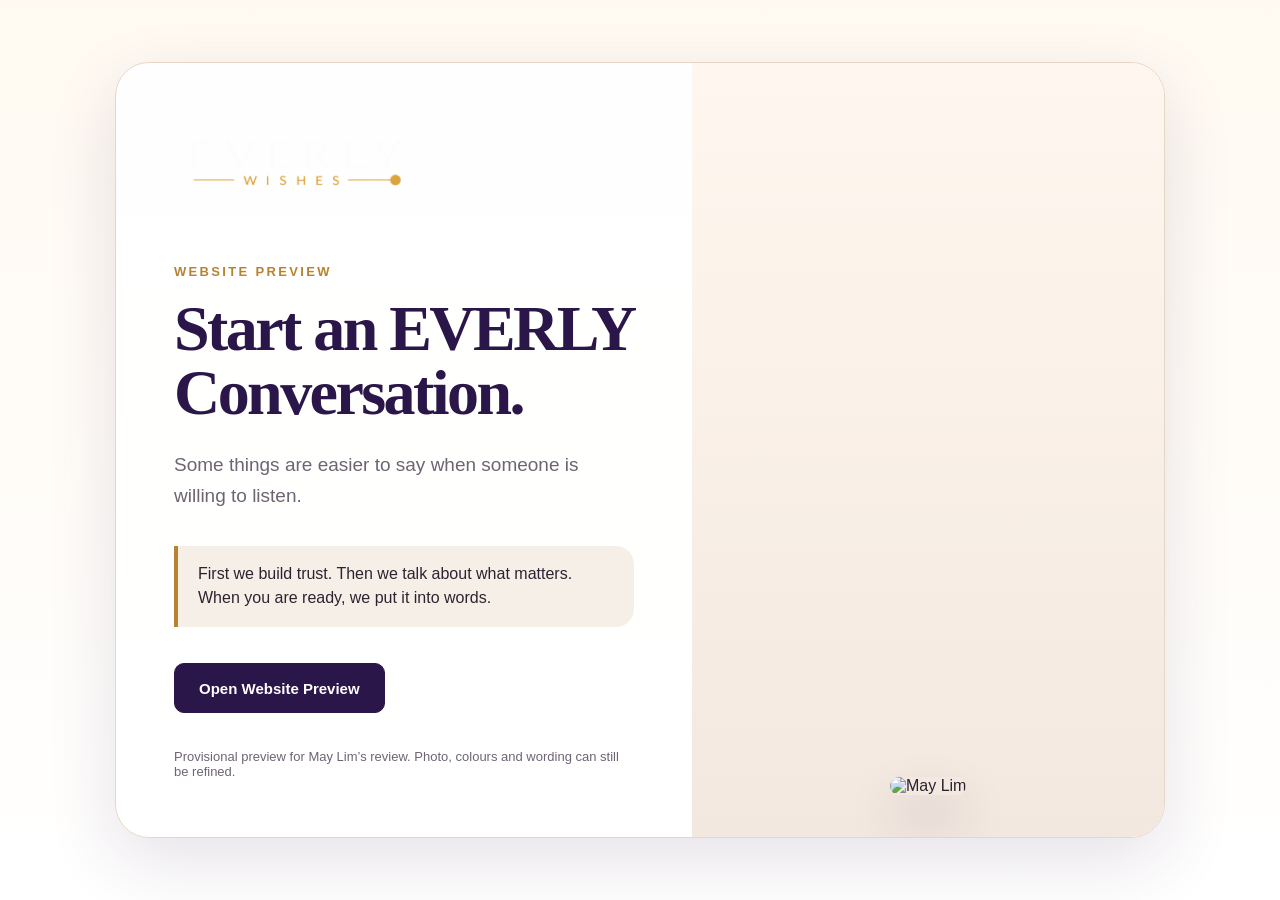
==== share.html @ 2111f380 "Add files via upload" ====
<!DOCTYPE html>
<html lang="en">
<head>
  <meta charset="UTF-8" /><meta name="viewport" content="width=device-width, initial-scale=1.0" />
  <title>EVERLY Wishes Website Preview</title>
  <meta name="description" content="EVERLY Wishes — start a gentle conversation with May Lim." />
  <meta property="og:title" content="EVERLY Wishes | Start a Conversation" />
  <meta property="og:description" content="Some things are easier to say when someone is willing to listen." />
  <meta property="og:type" content="website" />
  <meta property="og:url" content="https://everly.thehopefultree.workers.dev/share.html" />
  <meta property="og:image" content="https://everly.thehopefultree.workers.dev/assets/everly-social-share.jpg" />
  <meta name="twitter:card" content="summary_large_image" />
  <style>
    :root{--cream:#fff9f1;--plum:#2b1649;--gold:#b78332;--soft:#f6efe8;--ink:#2a2430;--muted:#6e6474;--line:#e6d7c4;--white:#fff;}
    *{box-sizing:border-box}body{margin:0;font-family:Arial,Helvetica,sans-serif;background:linear-gradient(180deg,var(--cream),#fff);color:var(--ink)}.page{min-height:100vh;display:flex;align-items:center;justify-content:center;padding:40px 20px}.card{width:min(1050px,100%);background:rgba(255,255,255,.9);border:1px solid var(--line);border-radius:34px;overflow:hidden;box-shadow:0 24px 70px rgba(43,22,73,.12);display:grid;grid-template-columns:1.1fr .9fr}.content{padding:58px}.logo{width:250px;max-width:70%;margin-bottom:54px}.eyebrow{color:var(--gold);letter-spacing:.18em;text-transform:uppercase;font-size:13px;font-weight:700;margin-bottom:18px}h1{margin:0 0 24px;color:var(--plum);font-family:Georgia,'Times New Roman',serif;font-size:clamp(42px,5vw,68px);line-height:1;letter-spacing:-.04em}.lead{font-size:19px;line-height:1.65;color:var(--muted);margin:0 0 34px;max-width:590px}.note{border-left:4px solid var(--gold);padding:16px 20px;background:var(--soft);border-radius:0 18px 18px 0;font-size:16px;line-height:1.55;margin-bottom:36px}.button{display:inline-flex;align-items:center;justify-content:center;min-height:50px;padding:0 24px;border-radius:10px;text-decoration:none;font-weight:700;font-size:15px;border:1px solid var(--plum);background:var(--plum);color:var(--white)}.visual{background:linear-gradient(180deg,#fff7ef,#f3e8df);min-height:600px;display:flex;align-items:end;justify-content:center;padding:42px}.visual img{max-width:92%;max-height:540px;object-fit:contain;border-radius:24px;box-shadow:0 26px 50px rgba(43,22,73,.18)}.footerline{margin-top:36px;font-size:13px;color:var(--muted)}@media(max-width:860px){.page{padding:20px}.card{grid-template-columns:1fr;border-radius:26px}.content{padding:36px 26px}.logo{margin-bottom:36px;max-width:230px}.visual{min-height:360px;padding:24px}}
  </style>
</head>
<body><main class="page"><section class="card"><div class="content"><img class="logo" src="assets/everly-logo-colour-transparent.png" alt="EVERLY Wishes logo" /><div class="eyebrow">Website preview</div><h1>Start an EVERLY Conversation.</h1><p class="lead">Some things are easier to say when someone is willing to listen.</p><div class="note">First we build trust. Then we talk about what matters. When you are ready, we put it into words.</div><a class="button" href="/">Open Website Preview</a><div class="footerline">Provisional preview for May Lim’s review. Photo, colours and wording can still be refined.</div></div><div class="visual"><img src="assets/may-lim-portrait.jpg" alt="May Lim" /></div></section></main></body></html>
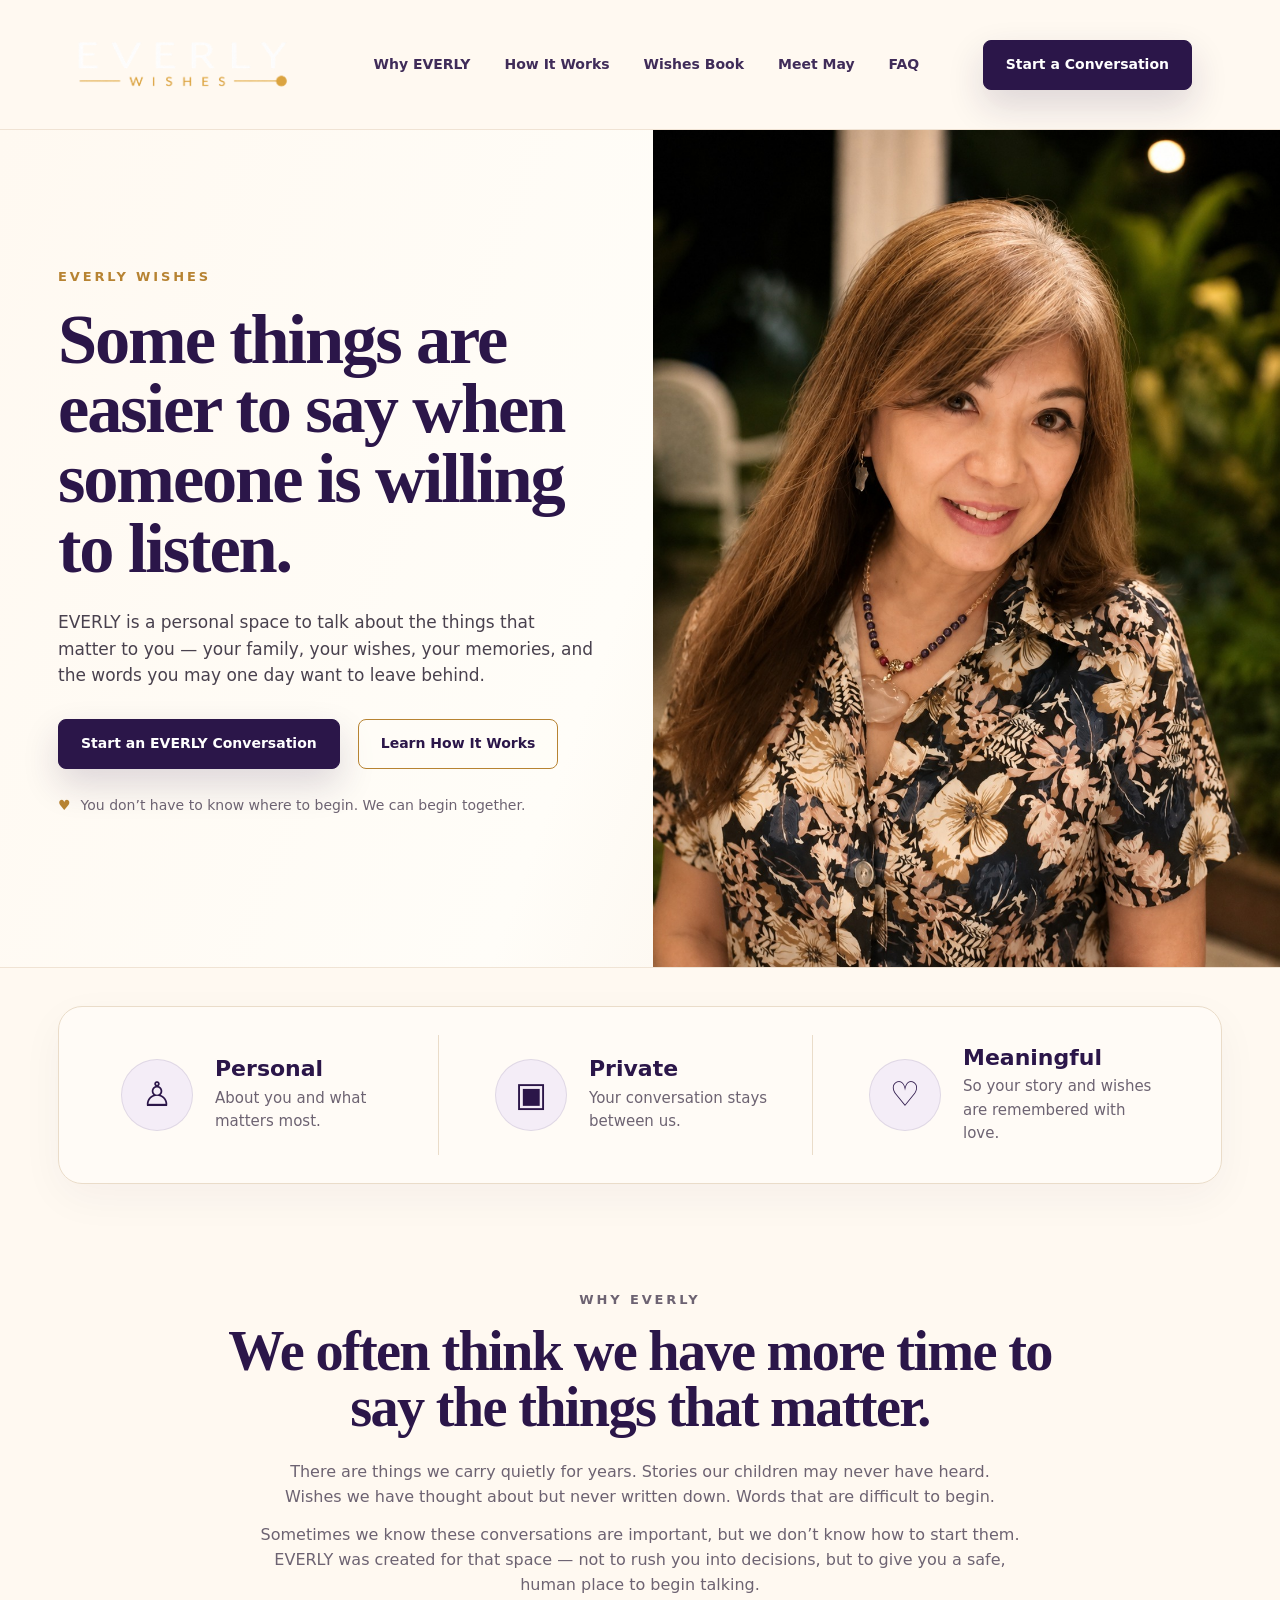
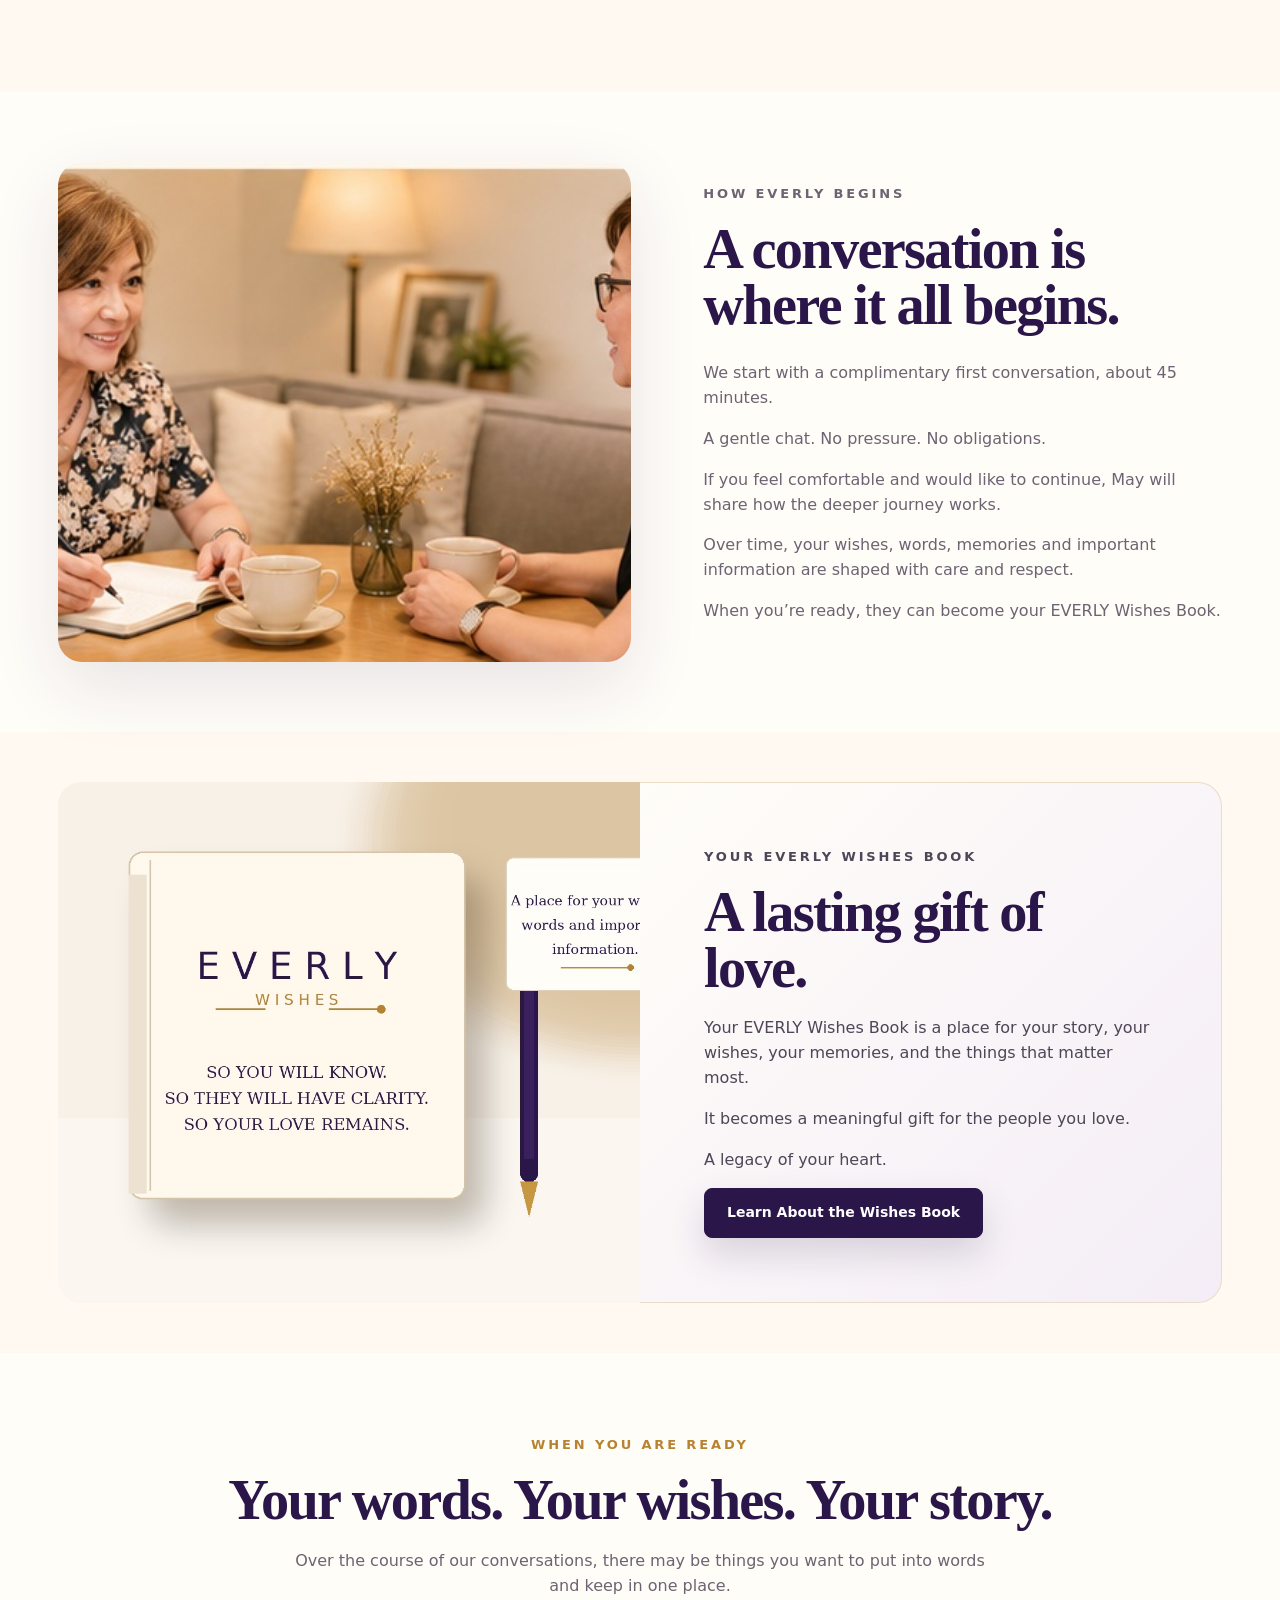
==== commit e6ed1c47: "Add files via upload" ====
--- a/share.html
+++ b/share.html
@@ -1,18 +1,18 @@
 <!DOCTYPE html>
 <html lang="en">
 <head>
-  <meta charset="UTF-8" /><meta name="viewport" content="width=device-width, initial-scale=1.0" />
-  <title>EVERLY Wishes Website Preview</title>
-  <meta name="description" content="EVERLY Wishes — start a gentle conversation with May Lim." />
-  <meta property="og:title" content="EVERLY Wishes | Start a Conversation" />
+  <meta charset="utf-8" />
+  <meta name="viewport" content="width=device-width, initial-scale=1" />
+  <title>EVERLY Wishes | Personal Wishes Planning</title>
+  <meta name="description" content="Some things are easier to say when someone is willing to listen. Start an EVERLY Conversation with May Lim." />
+  <meta property="og:title" content="EVERLY Wishes | Start an EVERLY Conversation" />
   <meta property="og:description" content="Some things are easier to say when someone is willing to listen." />
-  <meta property="og:type" content="website" />
-  <meta property="og:url" content="https://everly.thehopefultree.workers.dev/share.html" />
   <meta property="og:image" content="https://everly.thehopefultree.workers.dev/assets/everly-social-share.jpg" />
+  <meta property="og:url" content="https://everly.thehopefultree.workers.dev/" />
   <meta name="twitter:card" content="summary_large_image" />
-  <style>
-    :root{--cream:#fff9f1;--plum:#2b1649;--gold:#b78332;--soft:#f6efe8;--ink:#2a2430;--muted:#6e6474;--line:#e6d7c4;--white:#fff;}
-    *{box-sizing:border-box}body{margin:0;font-family:Arial,Helvetica,sans-serif;background:linear-gradient(180deg,var(--cream),#fff);color:var(--ink)}.page{min-height:100vh;display:flex;align-items:center;justify-content:center;padding:40px 20px}.card{width:min(1050px,100%);background:rgba(255,255,255,.9);border:1px solid var(--line);border-radius:34px;overflow:hidden;box-shadow:0 24px 70px rgba(43,22,73,.12);display:grid;grid-template-columns:1.1fr .9fr}.content{padding:58px}.logo{width:250px;max-width:70%;margin-bottom:54px}.eyebrow{color:var(--gold);letter-spacing:.18em;text-transform:uppercase;font-size:13px;font-weight:700;margin-bottom:18px}h1{margin:0 0 24px;color:var(--plum);font-family:Georgia,'Times New Roman',serif;font-size:clamp(42px,5vw,68px);line-height:1;letter-spacing:-.04em}.lead{font-size:19px;line-height:1.65;color:var(--muted);margin:0 0 34px;max-width:590px}.note{border-left:4px solid var(--gold);padding:16px 20px;background:var(--soft);border-radius:0 18px 18px 0;font-size:16px;line-height:1.55;margin-bottom:36px}.button{display:inline-flex;align-items:center;justify-content:center;min-height:50px;padding:0 24px;border-radius:10px;text-decoration:none;font-weight:700;font-size:15px;border:1px solid var(--plum);background:var(--plum);color:var(--white)}.visual{background:linear-gradient(180deg,#fff7ef,#f3e8df);min-height:600px;display:flex;align-items:end;justify-content:center;padding:42px}.visual img{max-width:92%;max-height:540px;object-fit:contain;border-radius:24px;box-shadow:0 26px 50px rgba(43,22,73,.18)}.footerline{margin-top:36px;font-size:13px;color:var(--muted)}@media(max-width:860px){.page{padding:20px}.card{grid-template-columns:1fr;border-radius:26px}.content{padding:36px 26px}.logo{margin-bottom:36px;max-width:230px}.visual{min-height:360px;padding:24px}}
-  </style>
+  <meta http-equiv="refresh" content="0; url=/" />
 </head>
-<body><main class="page"><section class="card"><div class="content"><img class="logo" src="assets/everly-logo-colour-transparent.png" alt="EVERLY Wishes logo" /><div class="eyebrow">Website preview</div><h1>Start an EVERLY Conversation.</h1><p class="lead">Some things are easier to say when someone is willing to listen.</p><div class="note">First we build trust. Then we talk about what matters. When you are ready, we put it into words.</div><a class="button" href="/">Open Website Preview</a><div class="footerline">Provisional preview for May Lim’s review. Photo, colours and wording can still be refined.</div></div><div class="visual"><img src="assets/may-lim-portrait.jpg" alt="May Lim" /></div></section></main></body></html>+<body>
+  <p><a href="/">EVERLY Wishes</a></p>
+</body>
+</html>
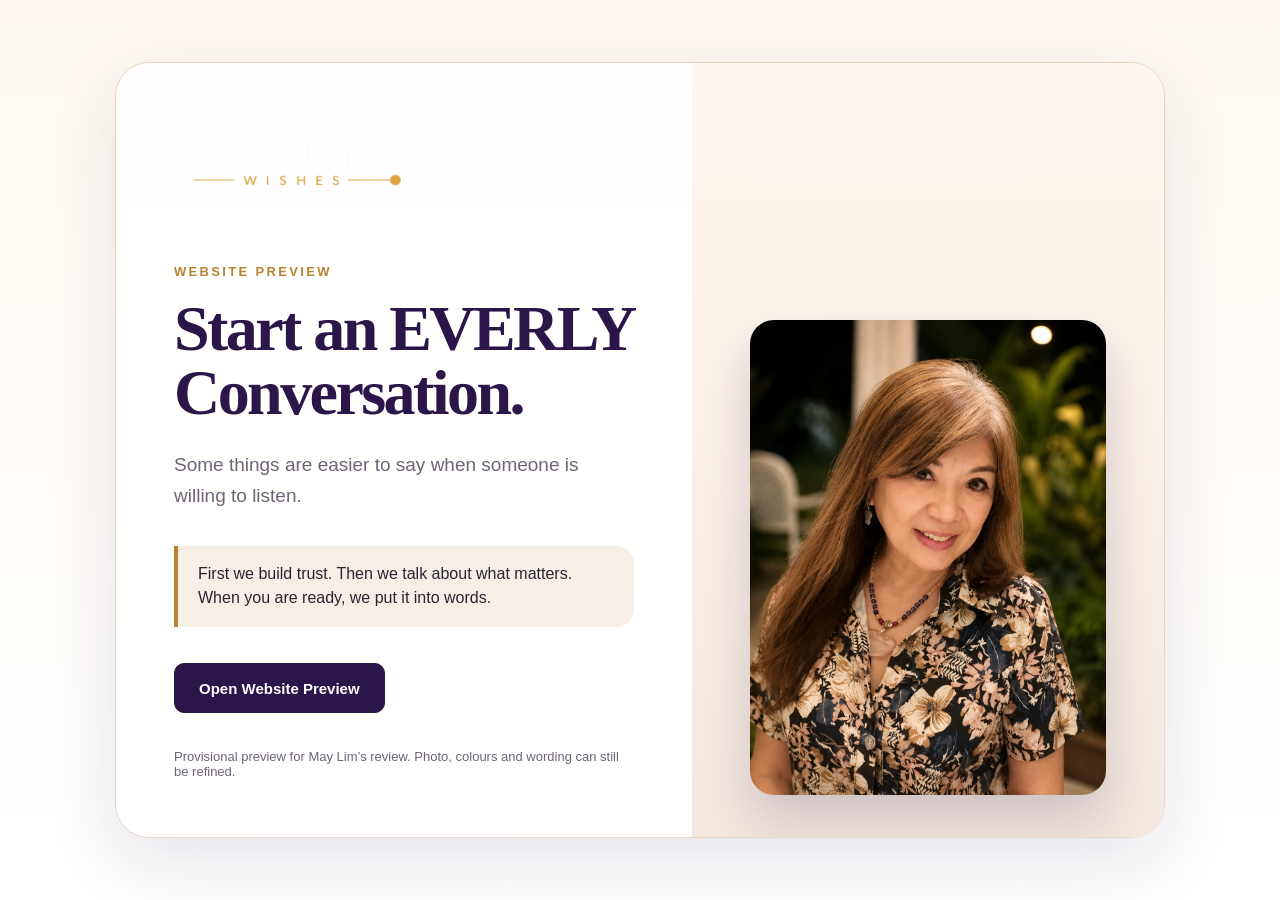
==== commit 4ddfa30e: "Add files via upload" ====
--- a/share.html
+++ b/share.html
@@ -1,18 +1,18 @@
 <!DOCTYPE html>
 <html lang="en">
 <head>
-  <meta charset="utf-8" />
-  <meta name="viewport" content="width=device-width, initial-scale=1" />
-  <title>EVERLY Wishes | Personal Wishes Planning</title>
-  <meta name="description" content="Some things are easier to say when someone is willing to listen. Start an EVERLY Conversation with May Lim." />
-  <meta property="og:title" content="EVERLY Wishes | Start an EVERLY Conversation" />
+  <meta charset="UTF-8" /><meta name="viewport" content="width=device-width, initial-scale=1.0" />
+  <title>EVERLY Wishes Website Preview</title>
+  <meta name="description" content="EVERLY Wishes — start a gentle conversation with May Lim." />
+  <meta property="og:title" content="EVERLY Wishes | Start a Conversation" />
   <meta property="og:description" content="Some things are easier to say when someone is willing to listen." />
+  <meta property="og:type" content="website" />
+  <meta property="og:url" content="https://everly.thehopefultree.workers.dev/share.html" />
   <meta property="og:image" content="https://everly.thehopefultree.workers.dev/assets/everly-social-share.jpg" />
-  <meta property="og:url" content="https://everly.thehopefultree.workers.dev/" />
   <meta name="twitter:card" content="summary_large_image" />
-  <meta http-equiv="refresh" content="0; url=/" />
+  <style>
+    :root{--cream:#fff9f1;--plum:#2b1649;--gold:#b78332;--soft:#f6efe8;--ink:#2a2430;--muted:#6e6474;--line:#e6d7c4;--white:#fff;}
+    *{box-sizing:border-box}body{margin:0;font-family:Arial,Helvetica,sans-serif;background:linear-gradient(180deg,var(--cream),#fff);color:var(--ink)}.page{min-height:100vh;display:flex;align-items:center;justify-content:center;padding:40px 20px}.card{width:min(1050px,100%);background:rgba(255,255,255,.9);border:1px solid var(--line);border-radius:34px;overflow:hidden;box-shadow:0 24px 70px rgba(43,22,73,.12);display:grid;grid-template-columns:1.1fr .9fr}.content{padding:58px}.logo{width:250px;max-width:70%;margin-bottom:54px}.eyebrow{color:var(--gold);letter-spacing:.18em;text-transform:uppercase;font-size:13px;font-weight:700;margin-bottom:18px}h1{margin:0 0 24px;color:var(--plum);font-family:Georgia,'Times New Roman',serif;font-size:clamp(42px,5vw,68px);line-height:1;letter-spacing:-.04em}.lead{font-size:19px;line-height:1.65;color:var(--muted);margin:0 0 34px;max-width:590px}.note{border-left:4px solid var(--gold);padding:16px 20px;background:var(--soft);border-radius:0 18px 18px 0;font-size:16px;line-height:1.55;margin-bottom:36px}.button{display:inline-flex;align-items:center;justify-content:center;min-height:50px;padding:0 24px;border-radius:10px;text-decoration:none;font-weight:700;font-size:15px;border:1px solid var(--plum);background:var(--plum);color:var(--white)}.visual{background:linear-gradient(180deg,#fff7ef,#f3e8df);min-height:600px;display:flex;align-items:end;justify-content:center;padding:42px}.visual img{max-width:92%;max-height:540px;object-fit:contain;border-radius:24px;box-shadow:0 26px 50px rgba(43,22,73,.18)}.footerline{margin-top:36px;font-size:13px;color:var(--muted)}@media(max-width:860px){.page{padding:20px}.card{grid-template-columns:1fr;border-radius:26px}.content{padding:36px 26px}.logo{margin-bottom:36px;max-width:230px}.visual{min-height:360px;padding:24px}}
+  </style>
 </head>
-<body>
-  <p><a href="/">EVERLY Wishes</a></p>
-</body>
-</html>
+<body><main class="page"><section class="card"><div class="content"><img class="logo" src="assets/everly-logo-colour-transparent.png" alt="EVERLY Wishes logo" /><div class="eyebrow">Website preview</div><h1>Start an EVERLY Conversation.</h1><p class="lead">Some things are easier to say when someone is willing to listen.</p><div class="note">First we build trust. Then we talk about what matters. When you are ready, we put it into words.</div><a class="button" href="/">Open Website Preview</a><div class="footerline">Provisional preview for May Lim’s review. Photo, colours and wording can still be refined.</div></div><div class="visual"><img src="assets/may-lim-portrait.jpg" alt="May Lim" /></div></section></main></body></html>
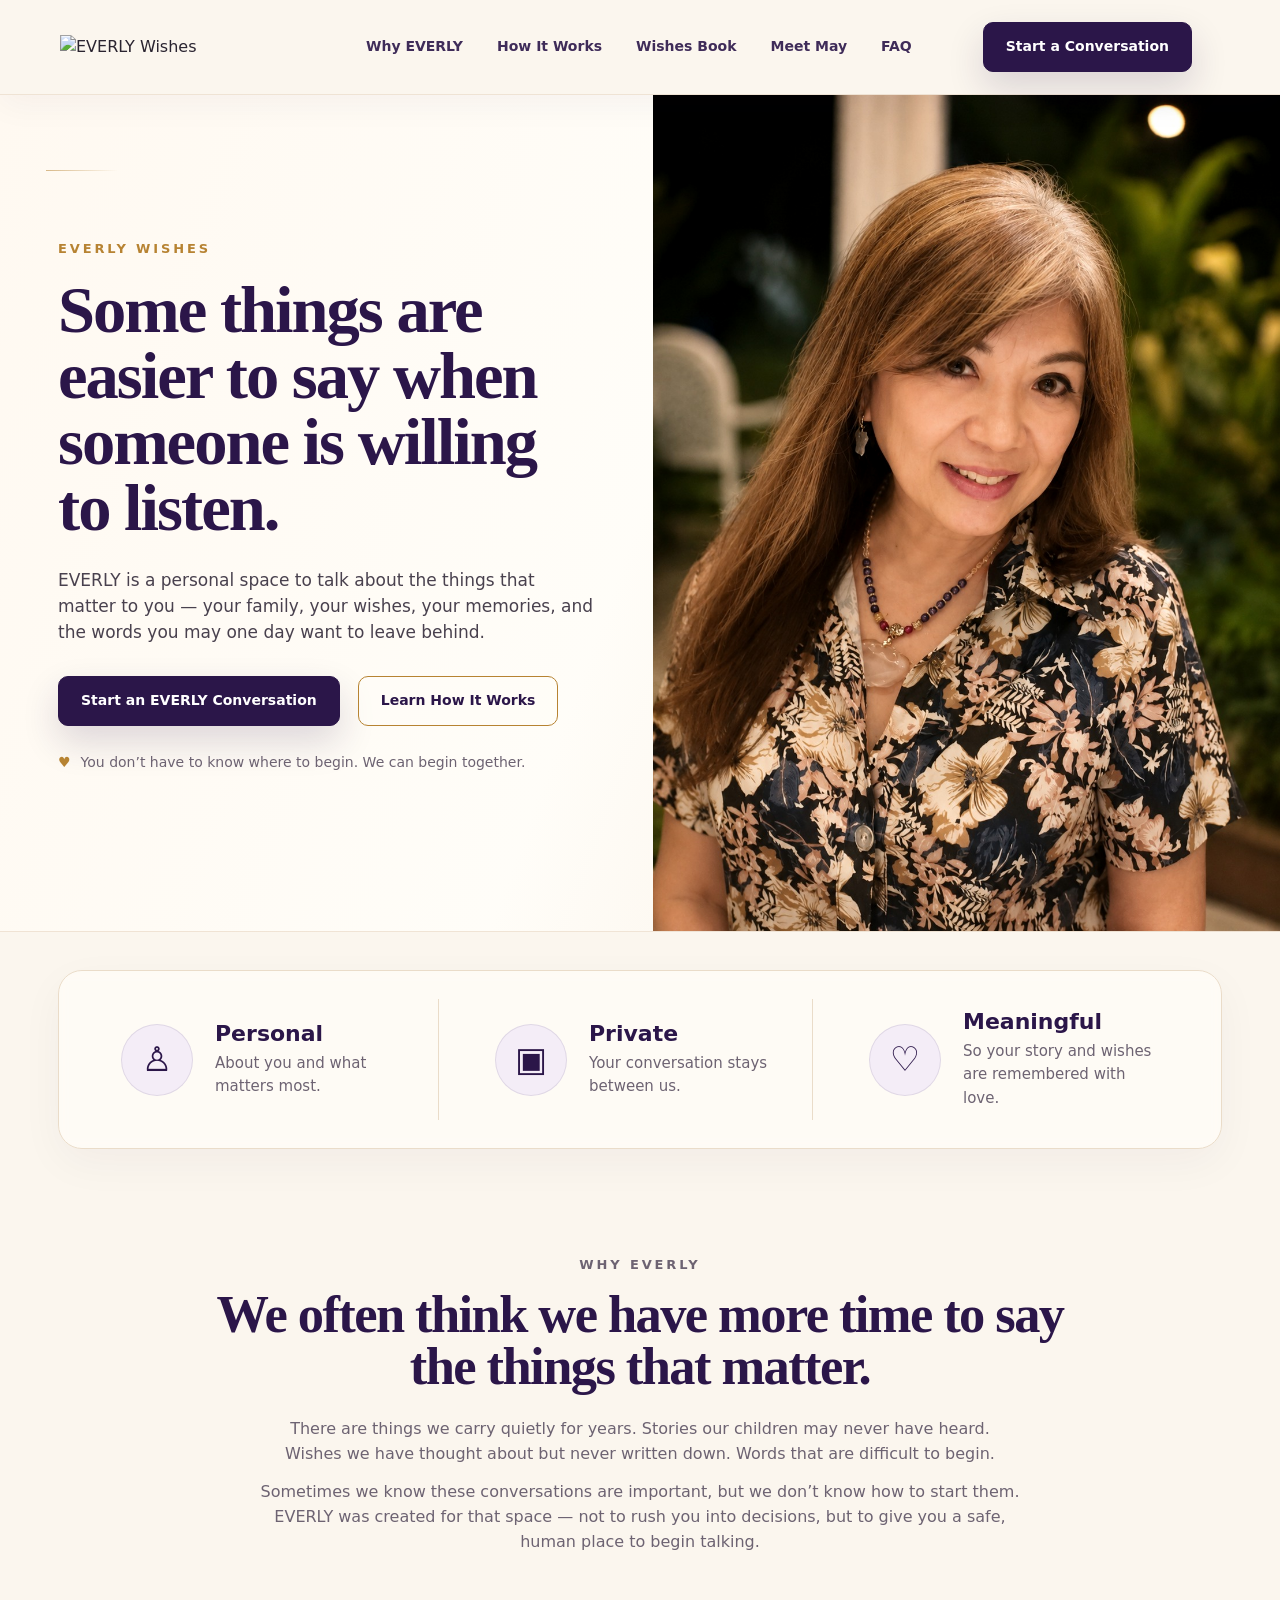
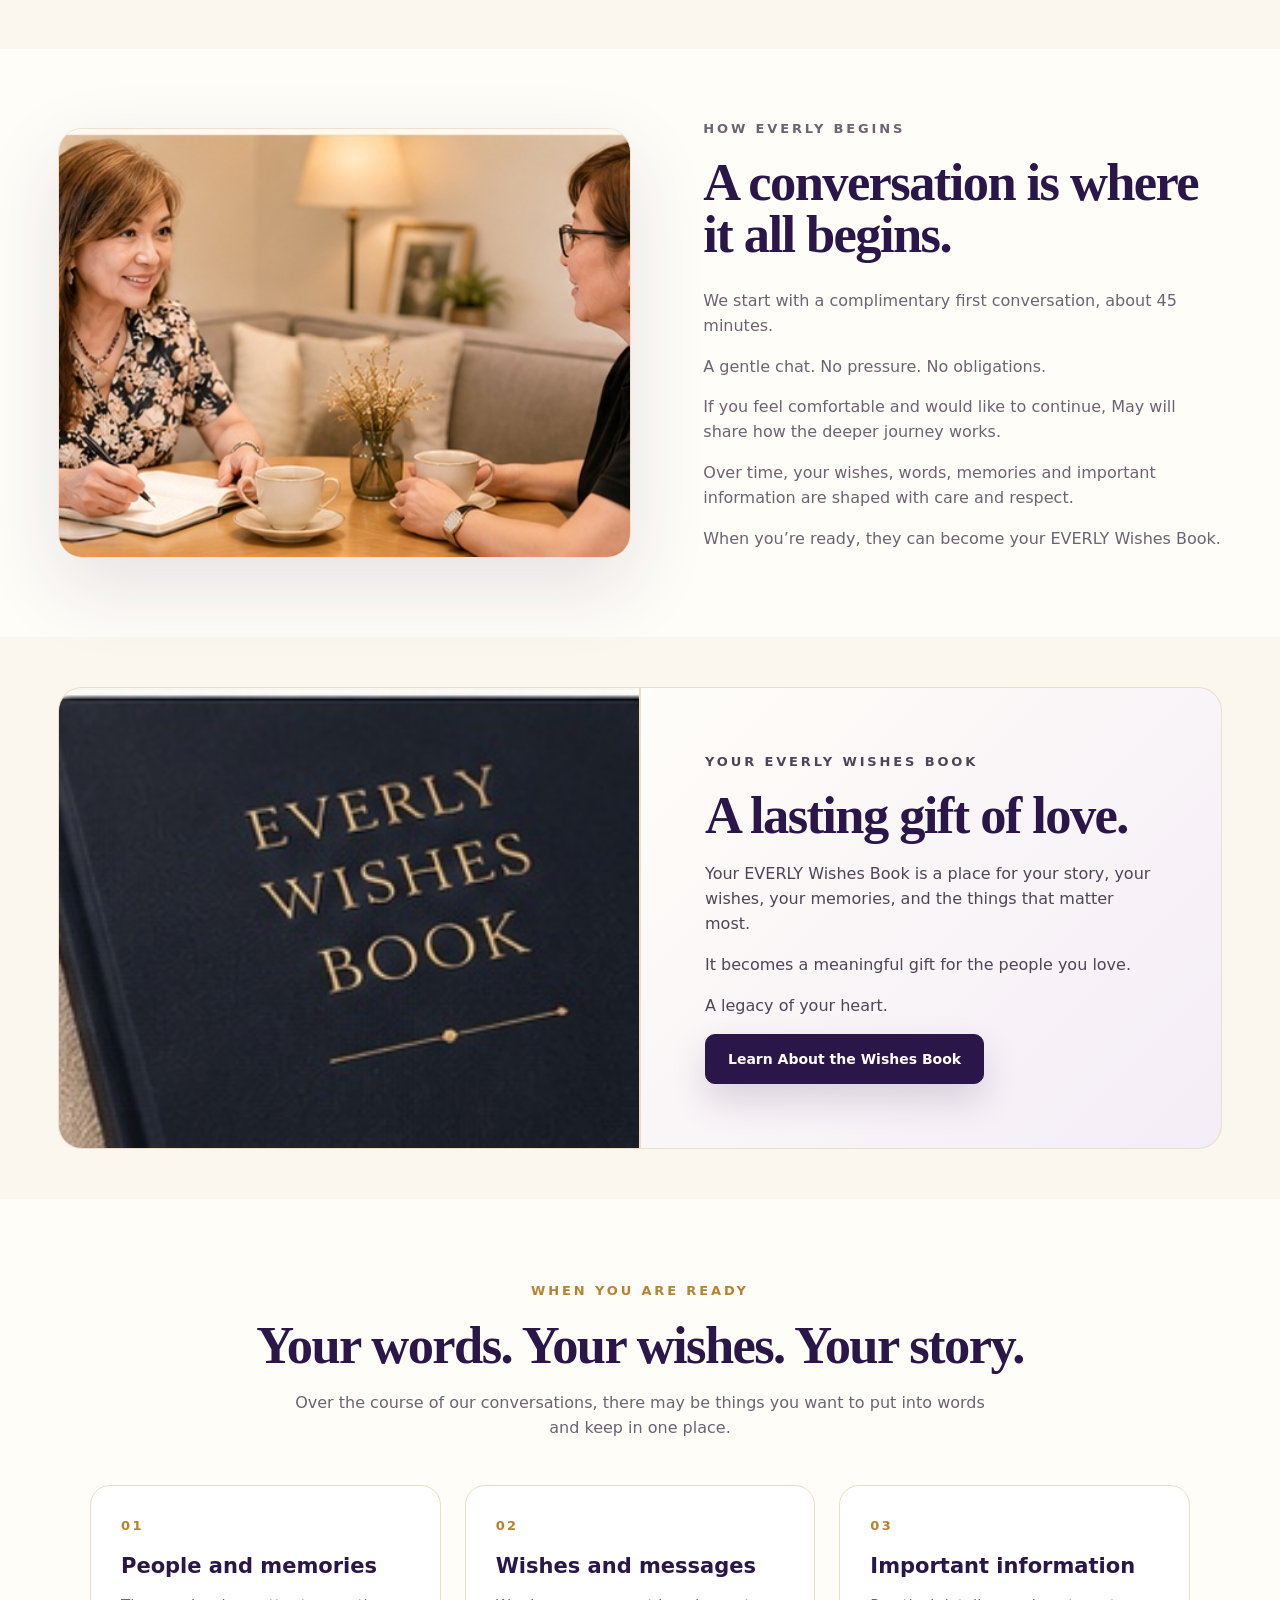
==== commit f74b3d25: "Add files via upload" ====
--- a/share.html
+++ b/share.html
@@ -1,18 +1,18 @@
 <!DOCTYPE html>
 <html lang="en">
 <head>
-  <meta charset="UTF-8" /><meta name="viewport" content="width=device-width, initial-scale=1.0" />
-  <title>EVERLY Wishes Website Preview</title>
-  <meta name="description" content="EVERLY Wishes — start a gentle conversation with May Lim." />
-  <meta property="og:title" content="EVERLY Wishes | Start a Conversation" />
+  <meta charset="utf-8" />
+  <meta name="viewport" content="width=device-width, initial-scale=1" />
+  <title>EVERLY Wishes | Personal Wishes Planning</title>
+  <meta name="description" content="Some things are easier to say when someone is willing to listen. Start an EVERLY Conversation with May Lim." />
+  <meta property="og:title" content="EVERLY Wishes | Start an EVERLY Conversation" />
   <meta property="og:description" content="Some things are easier to say when someone is willing to listen." />
-  <meta property="og:type" content="website" />
-  <meta property="og:url" content="https://everly.thehopefultree.workers.dev/share.html" />
   <meta property="og:image" content="https://everly.thehopefultree.workers.dev/assets/everly-social-share.jpg" />
+  <meta property="og:url" content="https://everly.thehopefultree.workers.dev/" />
   <meta name="twitter:card" content="summary_large_image" />
-  <style>
-    :root{--cream:#fff9f1;--plum:#2b1649;--gold:#b78332;--soft:#f6efe8;--ink:#2a2430;--muted:#6e6474;--line:#e6d7c4;--white:#fff;}
-    *{box-sizing:border-box}body{margin:0;font-family:Arial,Helvetica,sans-serif;background:linear-gradient(180deg,var(--cream),#fff);color:var(--ink)}.page{min-height:100vh;display:flex;align-items:center;justify-content:center;padding:40px 20px}.card{width:min(1050px,100%);background:rgba(255,255,255,.9);border:1px solid var(--line);border-radius:34px;overflow:hidden;box-shadow:0 24px 70px rgba(43,22,73,.12);display:grid;grid-template-columns:1.1fr .9fr}.content{padding:58px}.logo{width:250px;max-width:70%;margin-bottom:54px}.eyebrow{color:var(--gold);letter-spacing:.18em;text-transform:uppercase;font-size:13px;font-weight:700;margin-bottom:18px}h1{margin:0 0 24px;color:var(--plum);font-family:Georgia,'Times New Roman',serif;font-size:clamp(42px,5vw,68px);line-height:1;letter-spacing:-.04em}.lead{font-size:19px;line-height:1.65;color:var(--muted);margin:0 0 34px;max-width:590px}.note{border-left:4px solid var(--gold);padding:16px 20px;background:var(--soft);border-radius:0 18px 18px 0;font-size:16px;line-height:1.55;margin-bottom:36px}.button{display:inline-flex;align-items:center;justify-content:center;min-height:50px;padding:0 24px;border-radius:10px;text-decoration:none;font-weight:700;font-size:15px;border:1px solid var(--plum);background:var(--plum);color:var(--white)}.visual{background:linear-gradient(180deg,#fff7ef,#f3e8df);min-height:600px;display:flex;align-items:end;justify-content:center;padding:42px}.visual img{max-width:92%;max-height:540px;object-fit:contain;border-radius:24px;box-shadow:0 26px 50px rgba(43,22,73,.18)}.footerline{margin-top:36px;font-size:13px;color:var(--muted)}@media(max-width:860px){.page{padding:20px}.card{grid-template-columns:1fr;border-radius:26px}.content{padding:36px 26px}.logo{margin-bottom:36px;max-width:230px}.visual{min-height:360px;padding:24px}}
-  </style>
+  <meta http-equiv="refresh" content="0; url=/" />
 </head>
-<body><main class="page"><section class="card"><div class="content"><img class="logo" src="assets/everly-logo-colour-transparent.png" alt="EVERLY Wishes logo" /><div class="eyebrow">Website preview</div><h1>Start an EVERLY Conversation.</h1><p class="lead">Some things are easier to say when someone is willing to listen.</p><div class="note">First we build trust. Then we talk about what matters. When you are ready, we put it into words.</div><a class="button" href="/">Open Website Preview</a><div class="footerline">Provisional preview for May Lim’s review. Photo, colours and wording can still be refined.</div></div><div class="visual"><img src="assets/may-lim-portrait.jpg" alt="May Lim" /></div></section></main></body></html>+<body>
+  <p><a href="/">EVERLY Wishes</a></p>
+</body>
+</html>
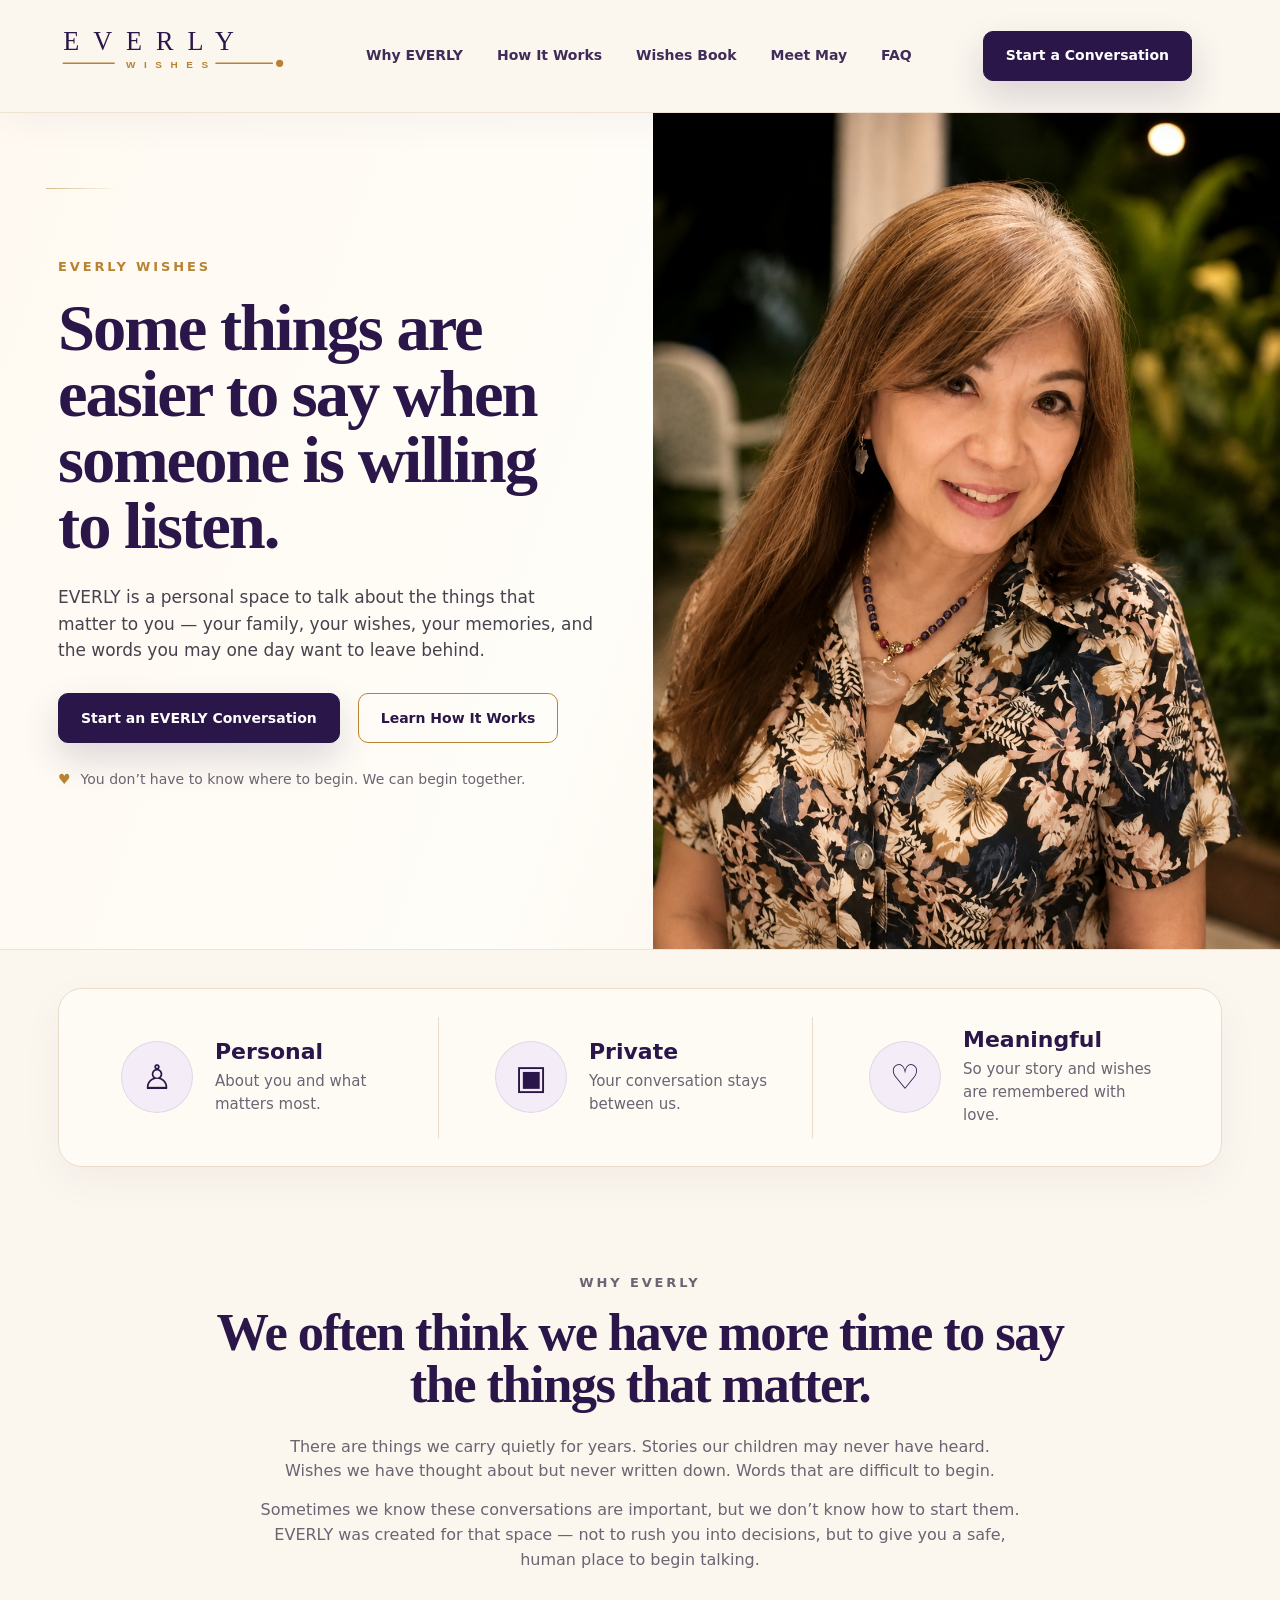
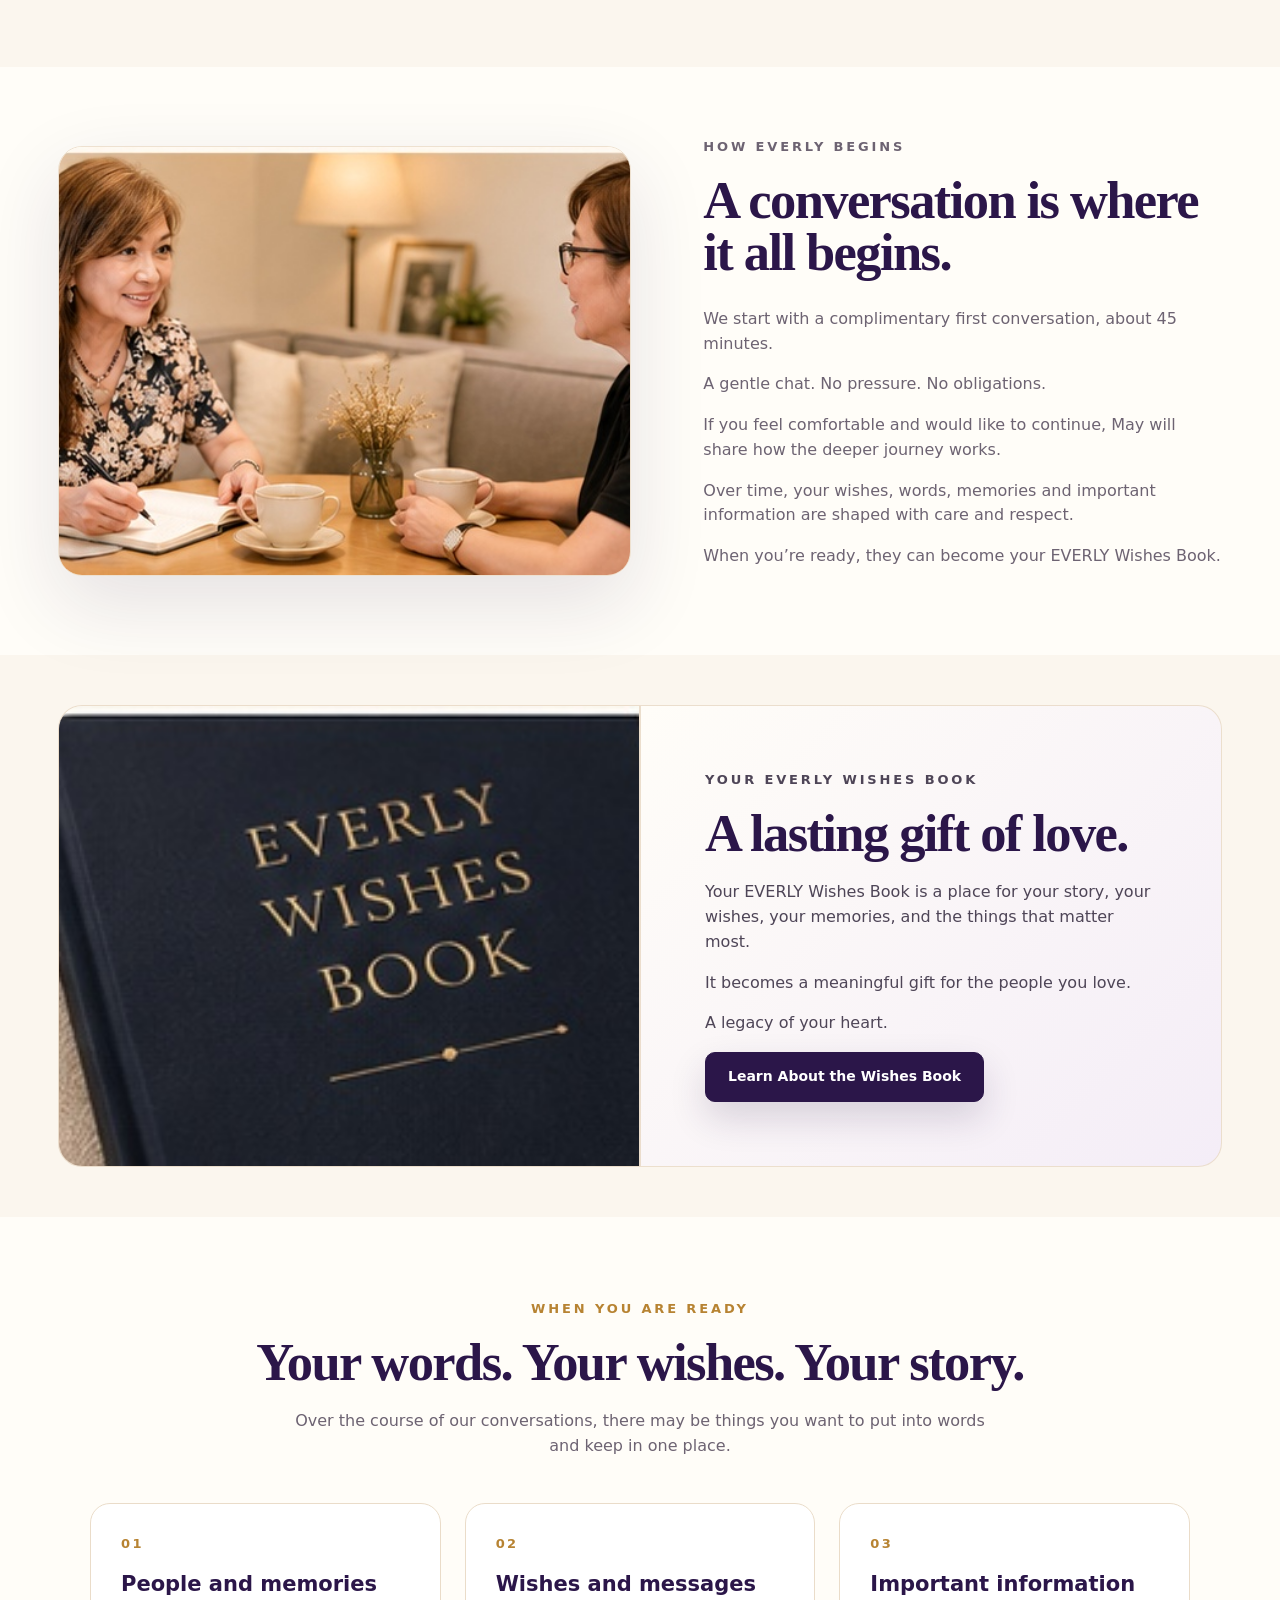
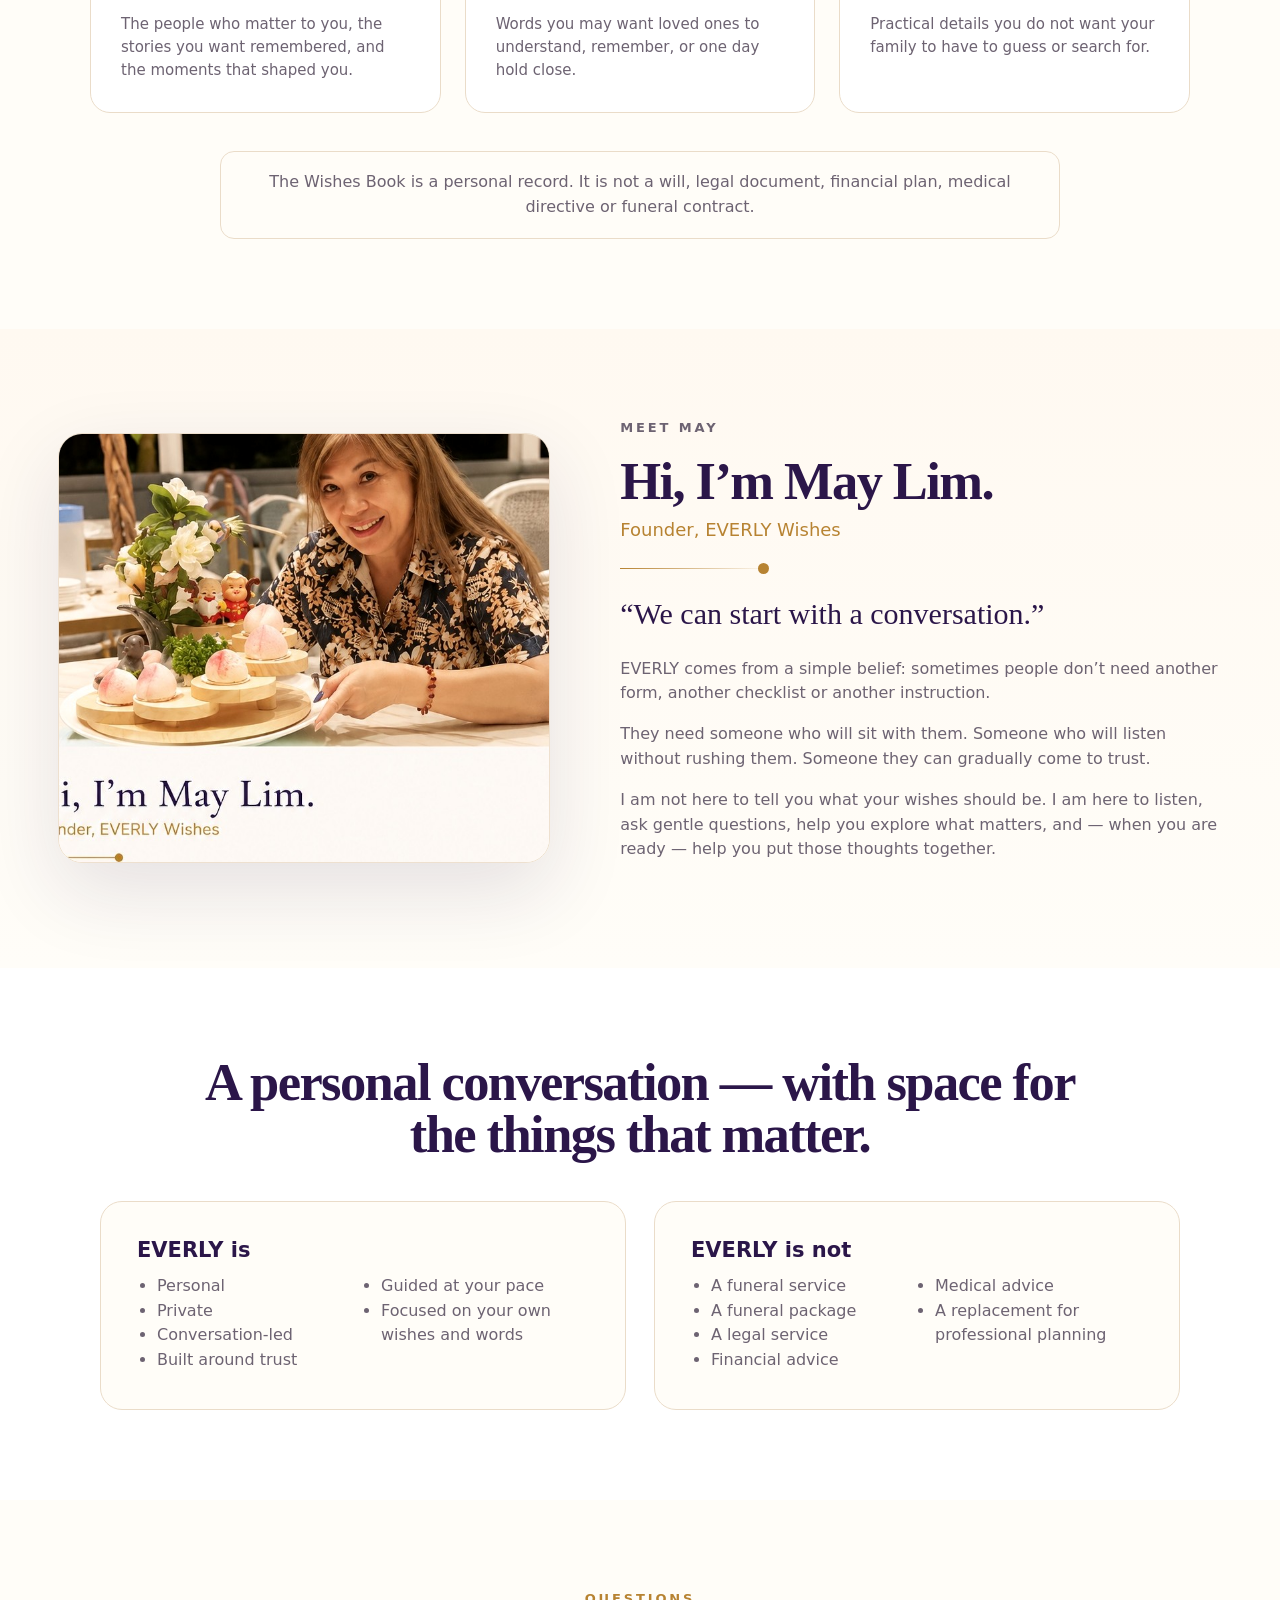
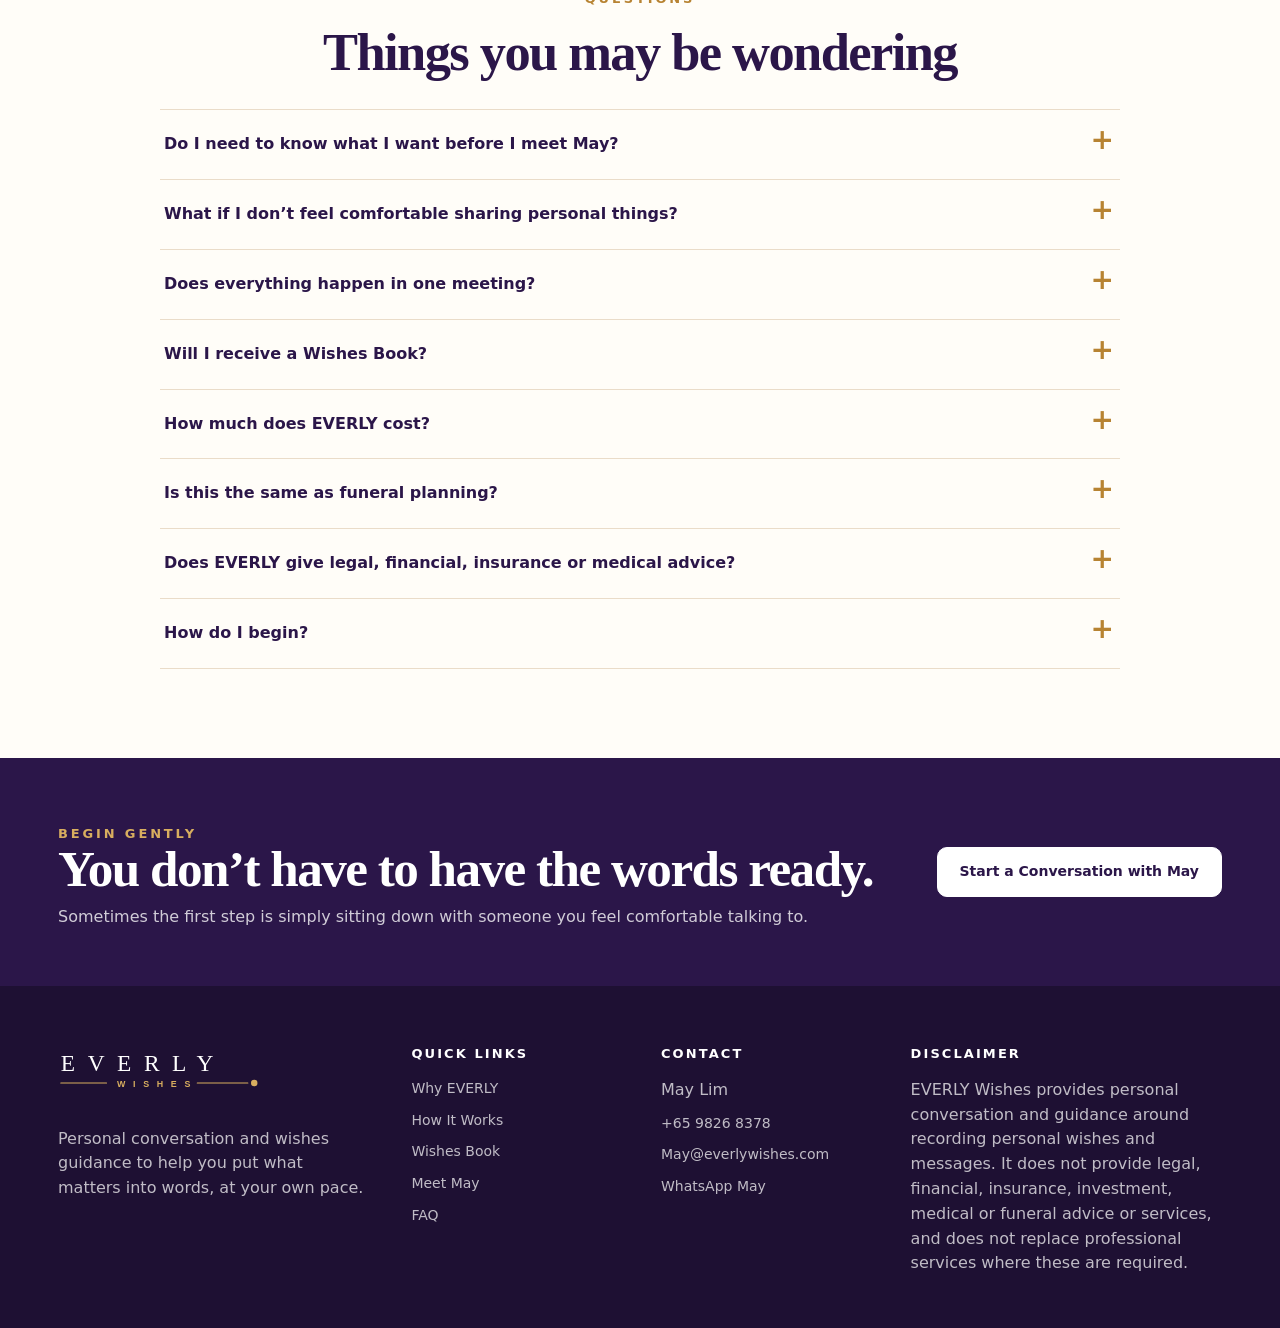
==== commit d8baf15d: "Add files via upload" ====
--- a/share.html
+++ b/share.html
@@ -7,7 +7,7 @@
   <meta name="description" content="Some things are easier to say when someone is willing to listen. Start an EVERLY Conversation with May Lim." />
   <meta property="og:title" content="EVERLY Wishes | Start an EVERLY Conversation" />
   <meta property="og:description" content="Some things are easier to say when someone is willing to listen." />
-  <meta property="og:image" content="https://everly.thehopefultree.workers.dev/assets/everly-social-share.jpg" />
+  <meta property="og:image" content="https://everly.thehopefultree.workers.dev/assets/everly-social-share-v24.jpg" />
   <meta property="og:url" content="https://everly.thehopefultree.workers.dev/" />
   <meta name="twitter:card" content="summary_large_image" />
   <meta http-equiv="refresh" content="0; url=/" />
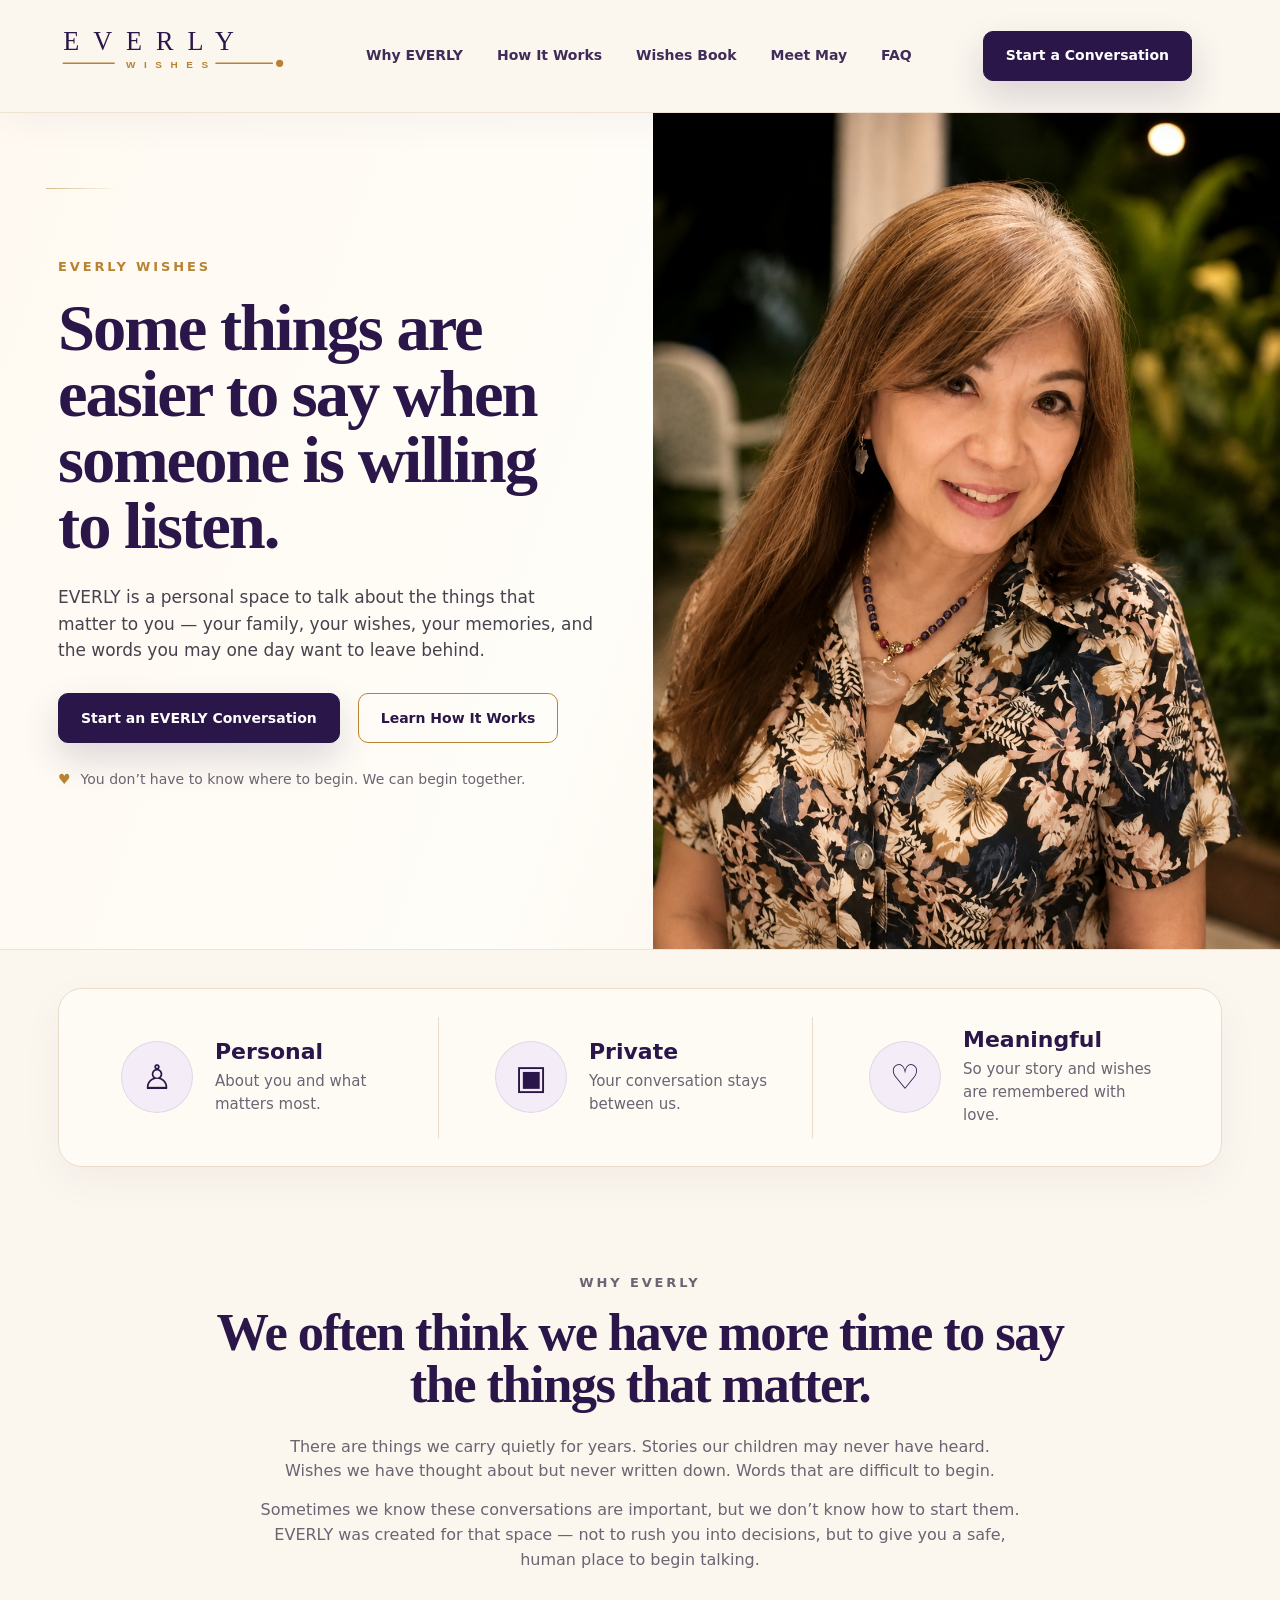
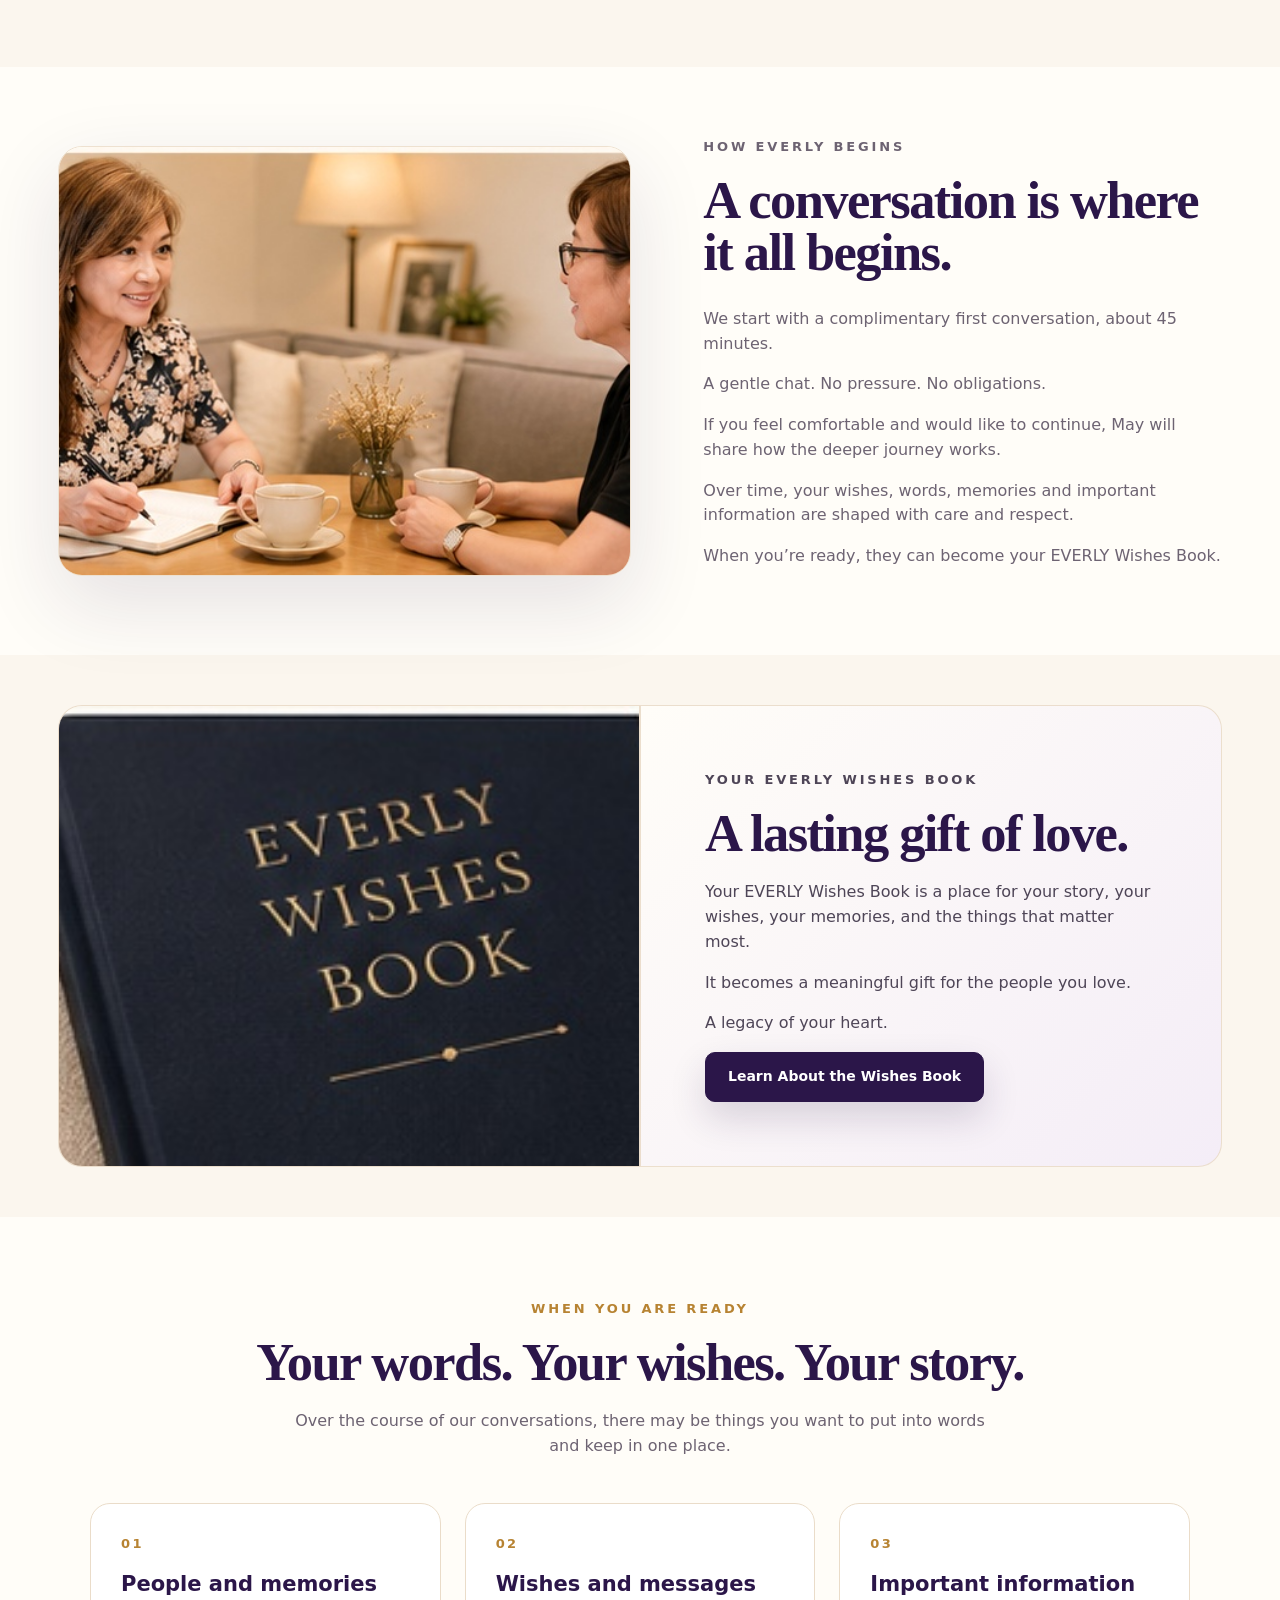
==== commit cbf0ab13: "Add files via upload" ====
--- a/share.html
+++ b/share.html
@@ -7,7 +7,7 @@
   <meta name="description" content="Some things are easier to say when someone is willing to listen. Start an EVERLY Conversation with May Lim." />
   <meta property="og:title" content="EVERLY Wishes | Start an EVERLY Conversation" />
   <meta property="og:description" content="Some things are easier to say when someone is willing to listen." />
-  <meta property="og:image" content="https://everly.thehopefultree.workers.dev/assets/everly-social-share-v24.jpg" />
+  <meta property="og:image" content="https://everly.thehopefultree.workers.dev/assets/everly-social-share-v26.jpg" />
   <meta property="og:url" content="https://everly.thehopefultree.workers.dev/" />
   <meta name="twitter:card" content="summary_large_image" />
   <meta http-equiv="refresh" content="0; url=/" />
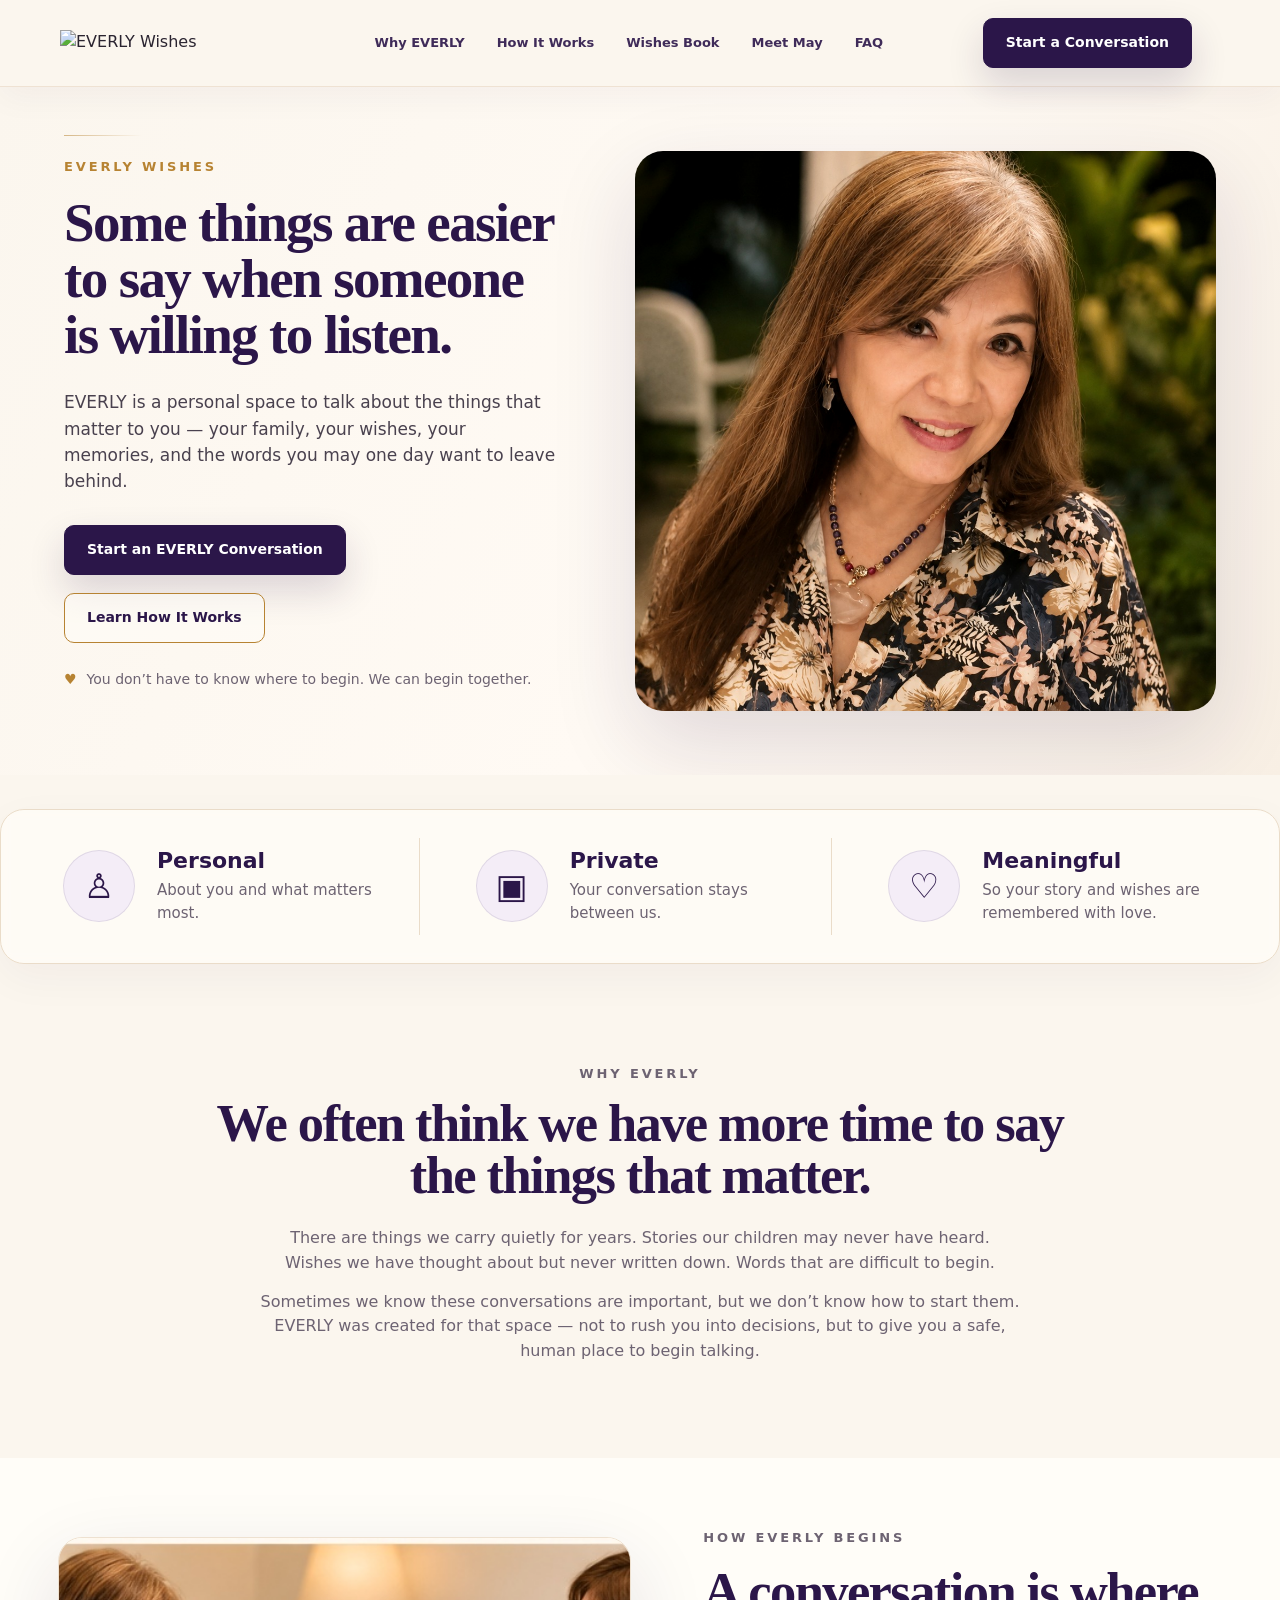
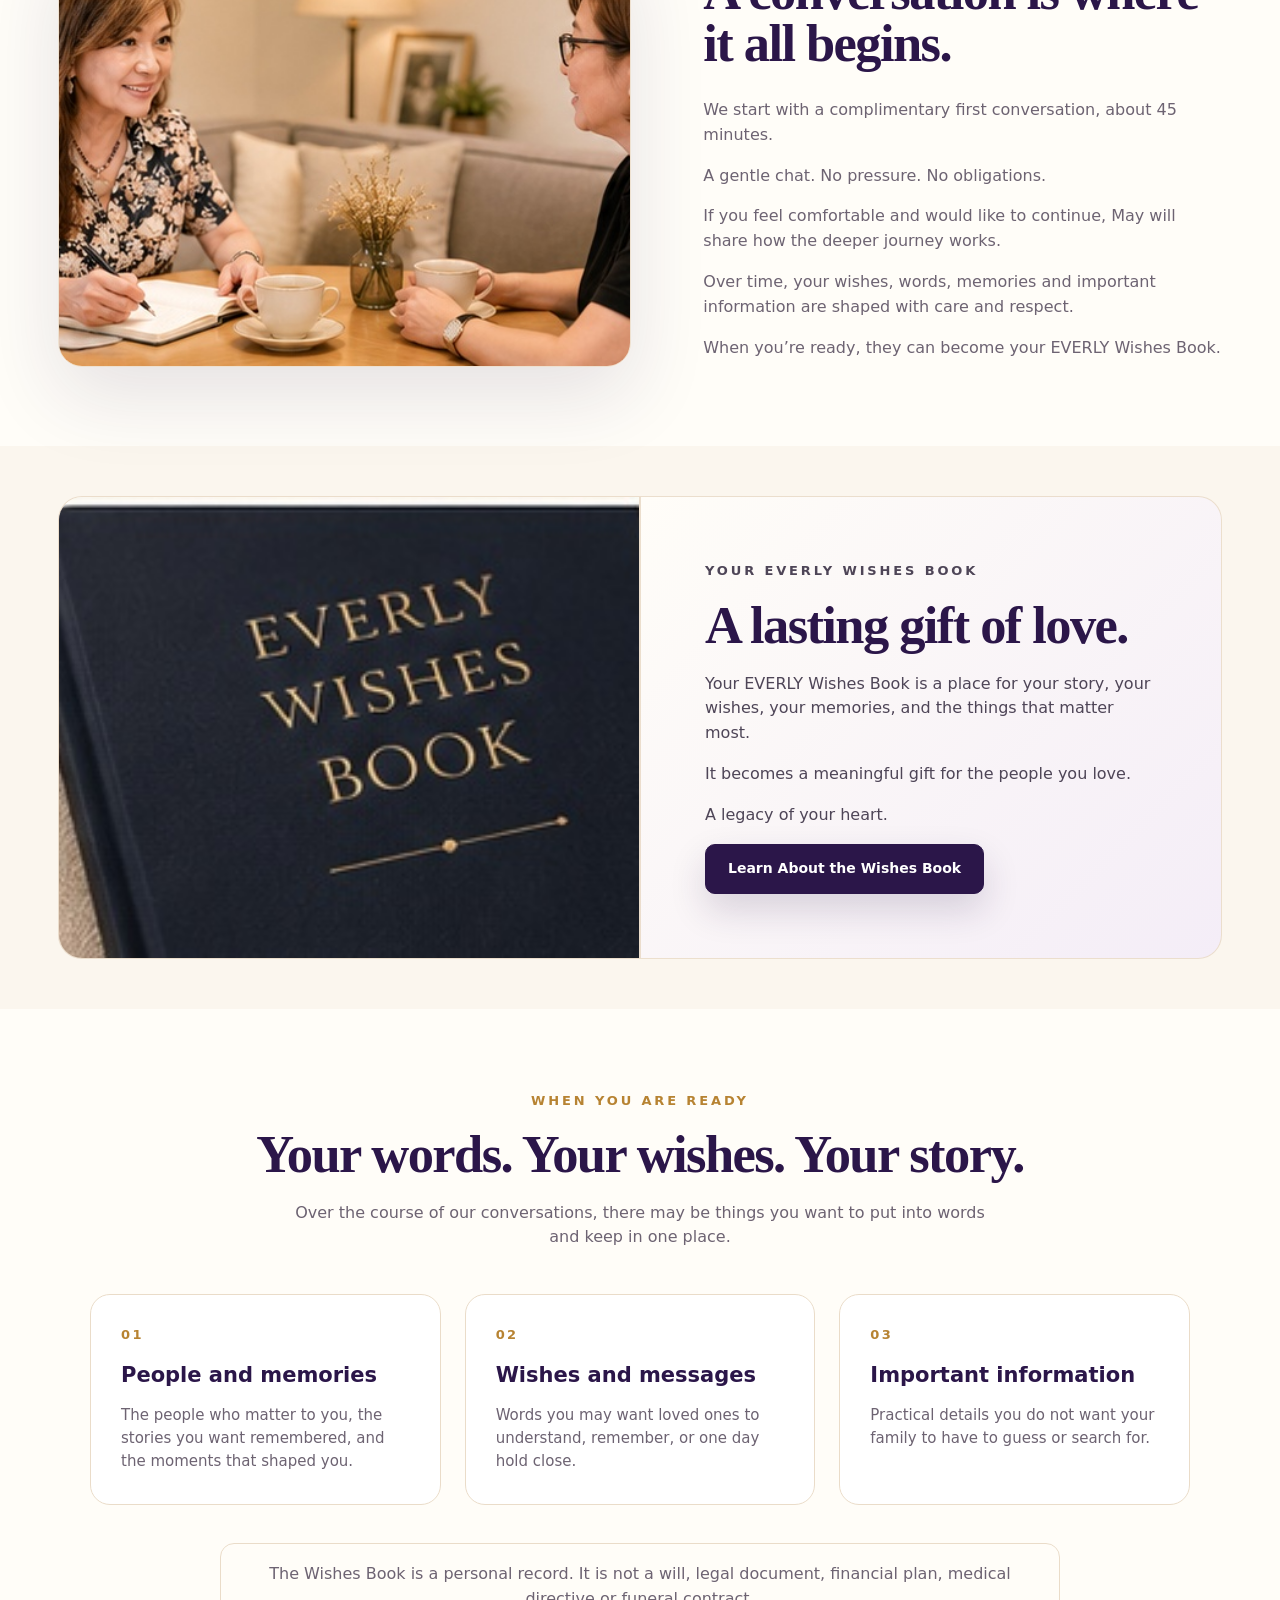
==== commit 646a9540: "Add files via upload" ====
--- a/share.html
+++ b/share.html
@@ -7,7 +7,7 @@
   <meta name="description" content="Some things are easier to say when someone is willing to listen. Start an EVERLY Conversation with May Lim." />
   <meta property="og:title" content="EVERLY Wishes | Start an EVERLY Conversation" />
   <meta property="og:description" content="Some things are easier to say when someone is willing to listen." />
-  <meta property="og:image" content="https://everly.thehopefultree.workers.dev/assets/everly-social-share-v26.jpg" />
+  <meta property="og:image" content="https://everly.thehopefultree.workers.dev/assets/everly-social-share-v27.jpg" />
   <meta property="og:url" content="https://everly.thehopefultree.workers.dev/" />
   <meta name="twitter:card" content="summary_large_image" />
   <meta http-equiv="refresh" content="0; url=/" />
